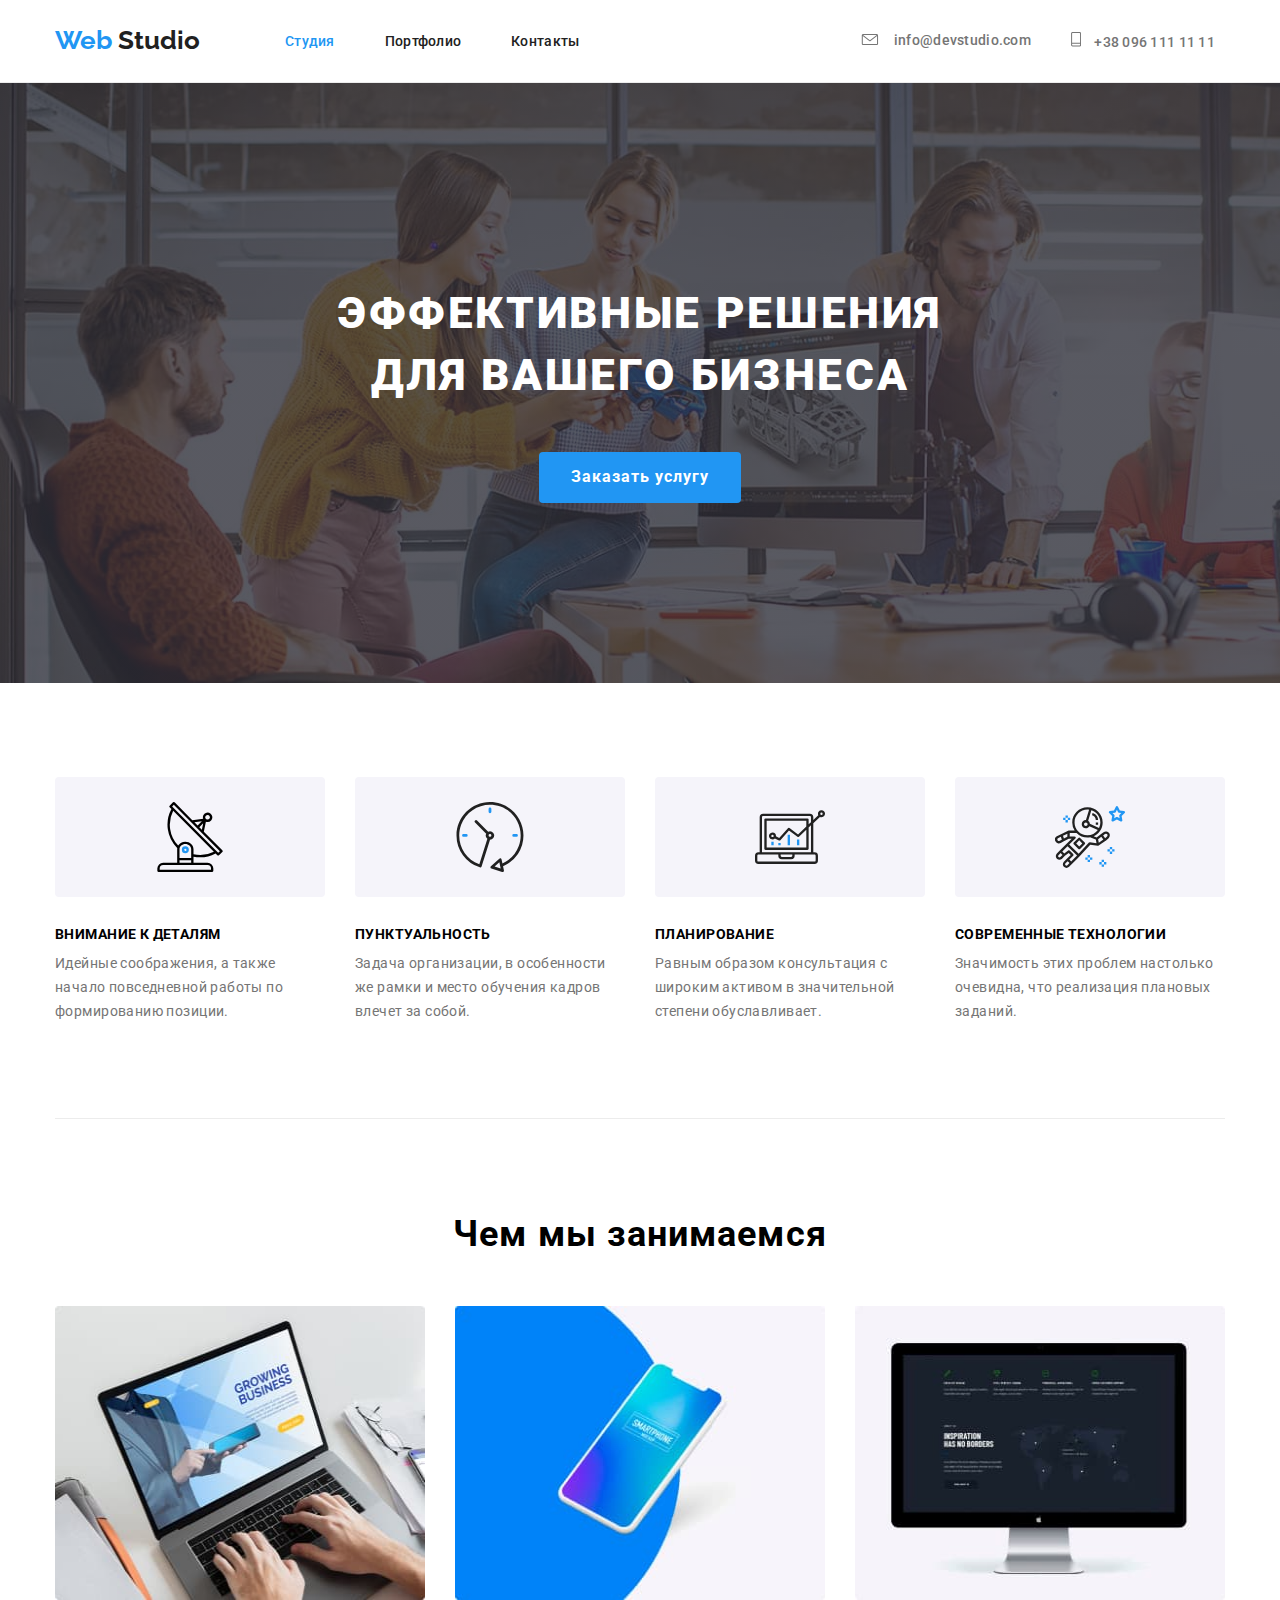
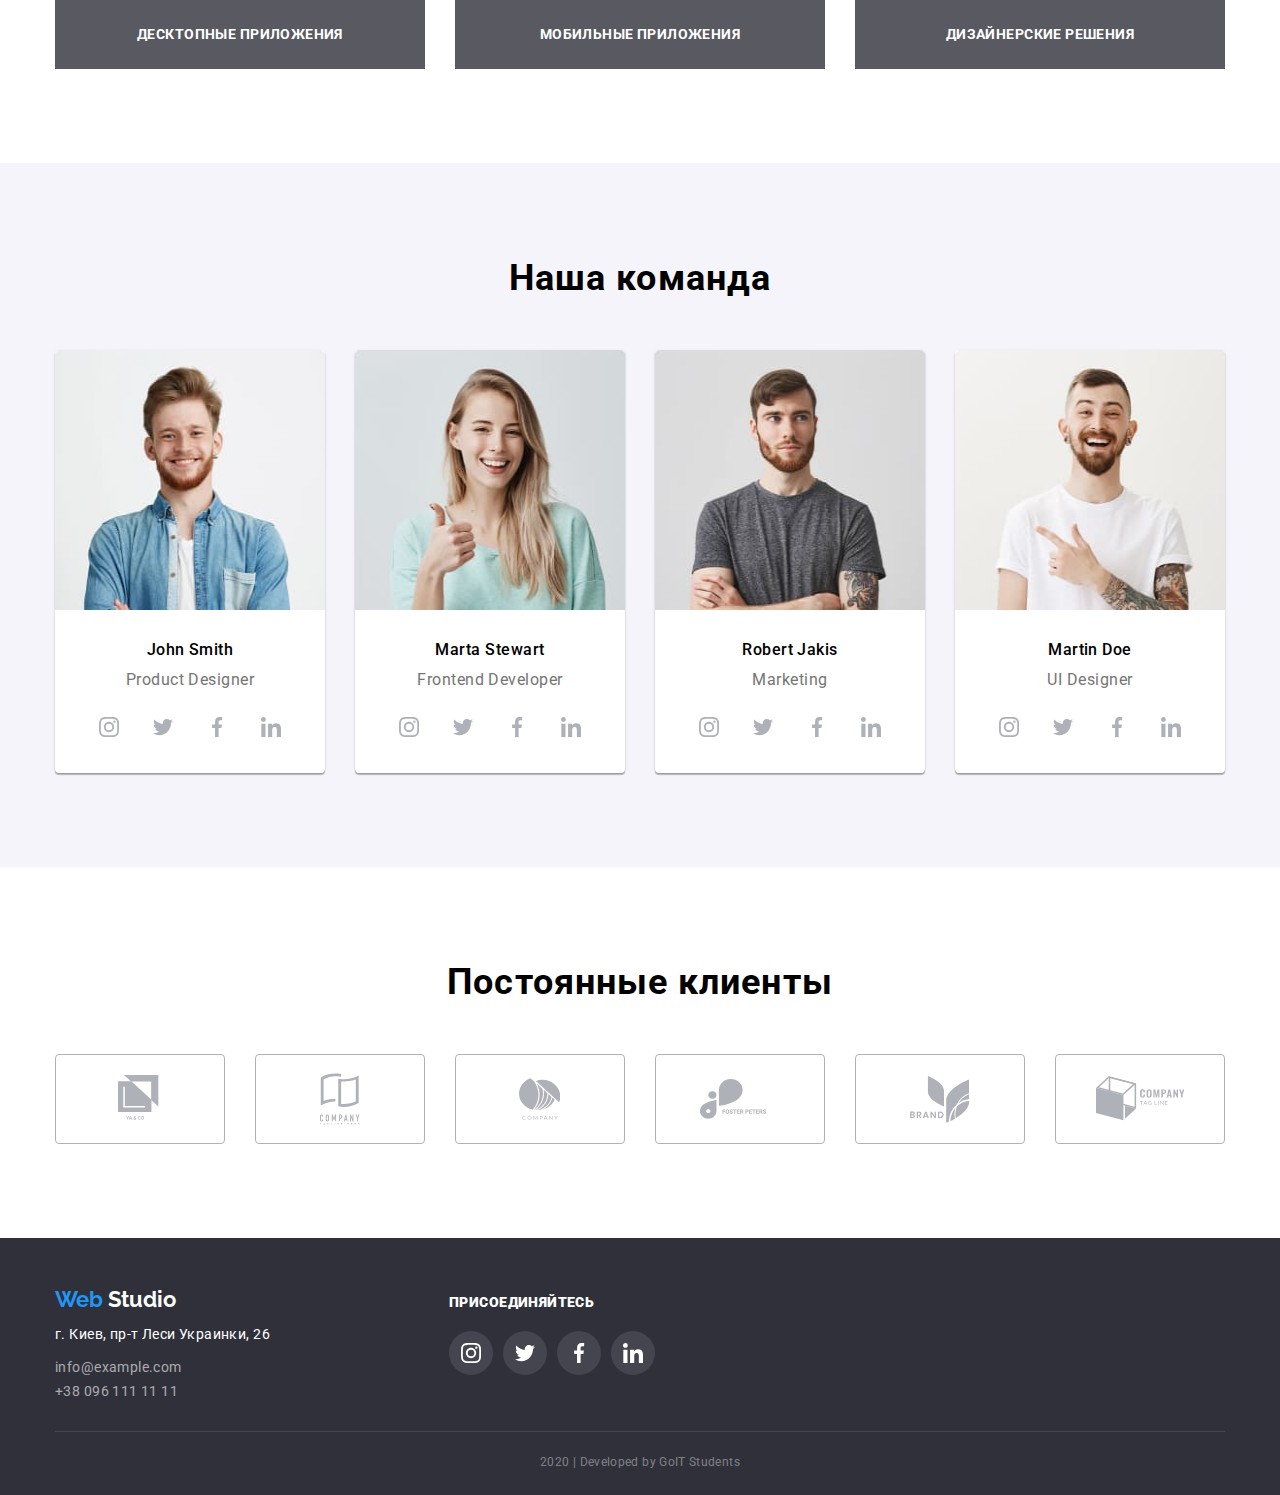
==== index.html @ f7af252f "Добавляет файлы ДЗ4" ====
<!DOCTYPE html>
<html lang="ru">
  <head>
    <meta charset="UTF-8" />
    <meta name="viewport" content="width=device-width, initial-scale=1.0" />
    <title>Web Studio v.1</title>
    <link href="https://fonts.googleapis.com/css2?family=Raleway:wght@700&family=Roboto:wght@400;500;700;900&display=swap" rel="stylesheet">
    <link rel="stylesheet" href="https://cdnjs.cloudflare.com/ajax/libs/modern-normalize/0.6.0/modern-normalize.min.css">
    <link rel="stylesheet" href="./css/common.css">
    <link rel="stylesheet" href="./css/main.css">
  </head>
  <body>
    <!-- Шапка сайта -->
    <header class="header">
      <div class="container main">
        <nav class="main-nav">
          <a class="link logo" href="./index.html"><span class="logo-accent">Web</span> Studio</a>
          <ul class="list site-nav">
            <li class="item">
              <a class="link current" href="./index.html">Студия</a>
            </li>
            <li class="item">
              <a class="link" href="./portfolio.html">Портфолио</a>
            </li>
            <li class="item">
              <a class="link" href="#">Контакты</a>
            </li>
          </ul>
        </nav>
        <ul class="list site-nav site-contacts">
          <li class="contacts-main">
            <a  class="link link-contact" href="mailto:info@devstudio.com">
              <svg class="icon-mail" width="22" height="11.2">
                <use href="./images/sprite.svg#mail"></use>
              </svg>
              info@devstudio.com</a>
          </li>
          <li class="contacts-main icon-tel">
            <a class="link link-contact" href="tel:+380961111111">
              <svg class="icon-tel" width="10" height="14.94">
                <use href="./images/sprite.svg#telefone"></use>
              </svg>
              +38 096 111 11 11</a>
          </li>
        </ul>
      </div>
    </header>
    <main>
      <!-- Герой -->
      <section class="hero overlay">
        <div class="container">
          <h1 class="hero-title">эффективные решения для вашего бизнеса</h1>
          <a class="link buttom" href="#">Заказать услугу</a>
        </div>
      </section>
      <!-- Преимущества -->
      <section class="section">
        <div class="container">
          <h2 class="visually-hidden section-title">Преимущества</h2>
          <ul class="list advantages">
            <li class="item">
              <div class="bacground-color-icon">
                <svg class="icon-advantages" width="70" height="70">
                  <use href="./images/sprite.svg#antenna1"></use>
                </svg>
              </div>
              <h3 class="section-subtitle">Внимание к деталям</h3>
              <p class="section-text">
                Идейные соображения, а также начало повседневной работы по
                формированию позиции.
              </p>
            </li>
            <li class="item">
              <div class="bacground-color-icon">
                <svg class="icon-advantages" width="70" height="70">
                  <use href="./images/sprite.svg#clock"></use>
                </svg>
              </div>
              <h3 class="section-subtitle">Пунктуальность</h3>
              <p class="section-text">
                Задача организации, в особенности же рамки и место обучения кадров
                влечет за собой.
              </p>
            </li>
            <li class="item">
              <div class="bacground-color-icon">
                <svg class="icon-advantages" width="70" height="70">
                  <use href="./images/sprite.svg#diagram"></use>
                </svg>
              </div>
              <h3 class="section-subtitle">Планирование</h3>
              <p class="section-text">
                Равным образом консультация с широким активом в значительной
                степени обуславливает.
              </p>
            </li>
            <li class="item">
              <div class="bacground-color-icon">
                <svg class="icon-advantages" width="70" height="70">
                  <use href="./images/sprite.svg#astronaut"></use>
                </svg>
              </div>
              <h3 class="section-subtitle">Современные технологии</h3>
              <p class="section-text">
                Значимость этих проблем настолько очевидна, что реализация
                плановых заданий.
              </p>
            </li>
          </ul>
        </div>
      </section>
      <!-- Чем мы занимаемся -->
      <section class="section border-top">
        <div class="container">
          <h2 class="section-title">Чем мы занимаемся</h2>
          <ul class="list doing">
            <li class="item">
              <a href="#"><img src="./images/box1.jpg" alt="Десктопные приложения" width="370" height="294" /></a>
              <h3 class="section-subtitle working">Десктопные приложения</h3>
            </li>
            <li class="item">
              <a href="#"><img src="./images/box2.jpg" alt="Мобильные приложения" width="370" height="294" /></a>
              <h3 class="section-subtitle working">Мобильные приложения</h3>
            </li>
            <li class="item">
              <a href="#"><img src="./images/box3.jpg" alt="Дизайнерские решения" width="370" height="294" /></a>
              <h3 class="section-subtitle working">Дизайнерские решения</h3>
            </li>
          </ul>
        </div>
      </section>
      <!-- Наша команда -->
      <section class="section section-bacground">
        <div class="container">
          <h2 class="section-title">Наша команда</h2>
          <ul class="list our-team">
            <li class="item">
              <img class="img-margin" src="./images/JohnSmith.jpg" alt="John Smith" width="270" height="260"/>
              <h3 class="comand" lang="en">John Smith</h3>
              <p class="comand-text" lang="en">Product Designer</p>
              <ul class="list img-social">
                <li class="icon">
                  <a href="https://www.instagram.com/" class="bacground-social">
                    <svg class="icon-team" width="20" height="20">
                      <use href="./images/sprite.svg#instagram"></use>
                    </svg>
                  </a>
                </li>
                <li class="icon">
                  <a href="https://twitter.com/" class="bacground-social">
                    <svg class="icon-team" width="20" height="20">
                      <use href="./images/sprite.svg#twitter"></use>
                    </svg>
                  </a>
                </li>
                <li class="icon">
                  <a href="https://www.facebook.com/" class="bacground-social">                      
                    <svg class="icon-team" width="20" height="20">
                      <use href="./images/sprite.svg#facebook"></use>
                    </svg>
                  </a>
                </li>
                <li class="icon">
                  <a href="https://www.linkedin.com/" class="bacground-social">                    
                    <svg class="icon-team" width="20" height="20">
                      <use href="./images/sprite.svg#linkedin"></use>
                    </svg>
                  </a>
                </li>
              </ul>
            </li>
            <li class="item">
              <img class="img-margin" src="./images/MartaStewart.jpg" alt="Marta Stewart" width="270" height="260" />
              <h3 class="comand" lang="en">Marta Stewart</h3>
              <p class="comand-text" lang="en">Frontend Developer</p>
              <ul class="list img-social">
                <li class="icon">
                  <a href="https://www.instagram.com/" class="bacground-social">
                    <svg class="icon-team" width="20" height="20">
                      <use href="./images/sprite.svg#instagram"></use>
                    </svg>
                  </a>
                </li>
                <li class="icon">
                  <a href="https://twitter.com/" class="bacground-social">
                    <svg class="icon-team" width="20" height="20">
                      <use href="./images/sprite.svg#twitter"></use>
                    </svg>
                  </a>
                </li>
                <li class="icon">
                  <a href="https://www.facebook.com/" class="bacground-social">                      
                    <svg class="icon-team" width="20" height="20">
                      <use href="./images/sprite.svg#facebook"></use>
                    </svg>
                  </a>
                </li>
                <li class="icon">
                  <a href="https://www.linkedin.com/" class="bacground-social">                    
                    <svg class="icon-team" width="20" height="20">
                      <use href="./images/sprite.svg#linkedin"></use>
                    </svg>
                  </a>
                </li>
              </ul>
            </li>
            <li class="item">
              <img class="img-margin" src="./images/RobertJakis.jpg" alt="Robert Jakis" width="270" height="260" />
              <h3 class="comand" lang="en">Robert Jakis</h3>
              <p class="comand-text" lang="en">Marketing</p>
              <ul class="list img-social">
                <li class="icon">
                  <a href="https://www.instagram.com/" class="bacground-social">
                    <svg class="icon-team" width="20" height="20">
                      <use href="./images/sprite.svg#instagram"></use>
                    </svg>
                  </a>
                </li>
                <li class="icon">
                  <a href="https://twitter.com/" class="bacground-social">
                    <svg class="icon-team" width="20" height="20">
                      <use href="./images/sprite.svg#twitter"></use>
                    </svg>
                  </a>
                </li>
                <li class="icon">
                  <a href="https://www.facebook.com/" class="bacground-social">                      
                    <svg class="icon-team" width="20" height="20">
                      <use href="./images/sprite.svg#facebook"></use>
                    </svg>
                  </a>
                </li>
                <li class="icon">
                  <a href="https://www.linkedin.com/" class="bacground-social">                    
                    <svg class="icon-team" width="20" height="20">
                      <use href="./images/sprite.svg#linkedin"></use>
                    </svg>
                  </a>
                </li>
              </ul>
            </li>
            <li class="item">
              <img class="img-margin" src="./images/MartinDoe.jpg" alt="Martin Doe" width="270" height="260" />
              <h3 class="comand" lang="en">Martin Doe</h3>
              <p class="comand-text" lang="en">UI Designer</p>
              <ul class="list img-social">
                <li class="icon">
                  <a href="https://www.instagram.com/" class="bacground-social">
                    <svg class="icon-team" width="20" height="20">
                      <use href="./images/sprite.svg#instagram"></use>
                    </svg>
                  </a>
                </li>
                <li class="icon">
                  <a href="https://twitter.com/" class="bacground-social">
                    <svg class="icon-team" width="20" height="20">
                      <use href="./images/sprite.svg#twitter"></use>
                    </svg>
                  </a>
                </li>
                <li class="icon">
                  <a href="https://www.facebook.com/" class="bacground-social">                      
                    <svg class="icon-team" width="20" height="20">
                      <use href="./images/sprite.svg#facebook"></use>
                    </svg>
                  </a>
                </li>
                <li class="icon">
                  <a href="https://www.linkedin.com/" class="bacground-social">                    
                    <svg class="icon-team" width="20" height="20">
                      <use href="./images/sprite.svg#linkedin"></use>
                    </svg>
                  </a>
                </li>
              </ul>
            </li>
          </ul>
        </div>
      </section>
      <!-- Постоянные клиенты -->
      <section class="section">
        <div class="container">
          <h2 class="section-title">Постоянные клиенты</h2>
          <ul class="list customers">
            <li class="item">
              <a href="#" class="bacground-customers">
                <svg class="icon-customers" width="44.27" height="49.23">
                  <use href="./images/sprite.svg#YACO"></use>
                </svg>
              </a>
            </li>
            <li class="item">
              <a href="#" class="bacground-customers">
                <svg class="icon-customers" width="40" height="52">
                  <use href="./images/sprite.svg#TaglineHero"></use>
                </svg>
              </a>
            </li>
            <li class="item">
              <a href="#" class="bacground-customers">
                <svg class="icon-customers" width="41" height="42.6">
                  <use href="./images/sprite.svg#COMPANY"></use>
                </svg>
              </a>
            </li>
            <li class="item">
              <a href="#" class="bacground-customers">
                <svg class="icon-customers" width="79.66" height="42.02">
                  <use href="./images/sprite.svg#FOSTERPETERS"></use>
                </svg>
              </a>
            </li>
            <li class="item">
              <a href="#" class="bacground-customers">
                <svg class="icon-customers" width="59" height="47">
                  <use href="./images/sprite.svg#BRAND"></use>
                </svg>
              </a>
            </li>
            <li class="item">
              <a href="#" class="bacground-customers">
                <svg class="icon-customers" width="88.48" height="45.44">
                  <use href="./images/sprite.svg#COMPANYTAGLINE"></use>
                </svg>
              </a>
            </li>
          </ul>
        </div>
      </section>
    </main>
    <!-- Футер -->
    <footer class="footer">
      <div class="container">
        <div class="footer-colums">
          <div class="item">
            <a class="link footer-logo" href="./index.html"><span class="footer-logo-accent">Web</span> Studio</a>
            <address class="adress">г. Киев, пр-т Леси Украинки, 26</address>
            <address>
              <ul class="list footer-link">
                <li>
                  <a class="link footer-link-contact" href="mailto:info@example.com">info@example.com</a>
                </li>
                <li>
                  <a class="link footer-link-contact" href="tel:+380961111111">+38 096 111 11 11</a>
                </li>
              </ul>
            </address>
          </div>
          <div class="item join-in">
            <p class="social-links"><b>присоединяйтесь</b></p>
            <ul class="list footer-social">
              <li class="social-footer-link">
                <a href="https://www.instagram.com/" class="bacground-footer-social">
                  <svg class="icon-footer" width="20" height="20">
                    <use href="./images/sprite.svg#instagram"></use>
                  </svg>
                </a>
              </li>
              <li class="social-footer-link">
                <a href="https://twitter.com/" class="bacground-footer-social">
                  <svg class="icon-footer" width="20" height="20">
                    <use href="./images/sprite.svg#twitter"></use>
                  </svg>
                </a>
              </li>
              <li class="social-footer-link">
                <a href="https://www.facebook.com/" class="bacground-footer-social">                      
                  <svg class="icon-footer" width="20" height="20">
                    <use href="./images/sprite.svg#facebook"></use>
                  </svg>
                </a>
              </li>
              <li class="social-footer-link">
                <a href="https://www.linkedin.com/" class="bacground-footer-social">                    
                  <svg class="icon-footer" width="20" height="20">
                    <use href="./images/sprite.svg#linkedin"></use>
                  </svg>
                </a>
              </li>
            </ul>
          </div>
        </div>
        <p class="copirait">2020 &verbar; Developed by GoIT Students</p>
      </div>
    </footer>
  </body>
</html>
---- css/common.css ----
:root {
    --primary-text-color: #212121;
    --text-color: #757575;
    --accent-color: #2196F3;
    --primary-white-color: #ffffff;
    --footer-second-text-color: rgba(255, 255, 255, 0.4);
    --footer-three-text-color: rgba(255, 255, 255, 0.6);
    --bacground-three-color: rgba(47, 48, 58, 0.8);
    --bacground-color: #E5E5E5;
    --bacground-second-color: #F5F4FA;
    --footer-bacground-color: #2F303A;
    --border-bottom-color: #ECECEC;
    --border-footer-solid: rgba(255, 255, 255, 0.1);
    --border-customers-color: #AFB1B8;
    --border-our-team-color: #EEEEEE;
}

body {
    color: var(--primary-text-color:);
    font-family: 'Roboto', sans-serif;
}

h2, h3 {
    font-weight: 700;
}

h1, h2, h3, h4, p {
    margin-bottom: 0;
    margin-top: 0;
}

img {
    display: block;
}
.container {
    width: 1200px;
    padding-left: 15px;
    padding-right: 15px;
    margin: 0 auto;
}

.section {
    padding: 94px 0;
    text-align: center;
}

.list {
    padding: 0;
    margin: 0;
    list-style: none;
}

.link, .current {
    text-decoration: none;
}

.header {
    border-bottom: 1px solid var(--border-bottom-color);
}

.main {
    display: flex;
}

.main-nav {
    display: flex;
    align-items: center;
}

/* Шапка сайта */
.logo {
    margin-right: 85px;

    color: var(--primary-text-color);
    font-family: 'Raleway', sans-serif;
    font-weight: 700;
    font-size: 26px;
    line-height: 31px;
}

.site-nav {
    display: flex;
    
    font-weight: 500;
    font-size: 14px;
    line-height: 16px;
    letter-spacing: 0.02em;
}

.contacts-main {
    display: flex;
}

.logo:hover, .logo:focus {
    color: var(--accent-color);
}

.logo-accent {
    color: var(--accent-color);
}

.logo-accent:hover, .logo-accent:focus {
    color: var(--primary-text-color);
}

.site-nav .link {
    display: block;
    padding: 32px 0px;

    color: var(--primary-text-color);
}

.site-nav .item:not(:last-child) {
    margin-right: 50px;
}


.site-nav .link:hover, .site-nav .link:focus {
    color: var(--accent-color);
}

.site-nav .link.current {
    color: var(--accent-color);
}

.site-nav .link.current:hover, .site-nav .link.current:focus {
    color: var(--primary-text-color);
}

.site-nav .contacts-main .link-contact {
    display: block;
    padding: 32px 0;
    margin-left: 10px;

    color: var(--text-color);
}

.site-contacts {
    margin-left: auto;
}

.site-nav .contacts-main:not(:last-child) {
    margin-right: 30px;
}

.site-nav .link-contact:hover, .site-nav .link-contact:focus {
    color: var(--accent-color);
}

.icon-mail {
    margin-right: 10px;
    fill: var(--text-color);
}

.icon-tel {
    margin-right: 10px;
    fill: var(--text-color);
}

.icon-mail:hover, .icon-mail:focus {
    fill: var(--accent-color);
}

.icon-tel:hover, .icon-tel:focus {
    fill: var(--accent-color);
}
/* Футер сайта */
.footer {
    background-color: var(--footer-bacground-color);
}
.footer-logo {
    color: var(--primary-white-color);
    font-family: Raleway;
    font-weight: 700;
    font-size: 22px;
    line-height: 26px;
}

.footer-logo-accent {
    color: var(--accent-color);
}

.footer-logo-accent:hover, .footer-logo-accent:focus {
    color: var(--primary-white-color);
}

.footer-logo:hover, .footer-logo:focus {
    color: var(--accent-color);
}

.footer-logo, .footer-logo-accent {
    background-color: var(--footer-bacground-color);
}

.adress {
    margin-bottom: 9px;
    margin-top: 10px;

    color: var(--primary-white-color);
    background-color: var(--footer-bacground-color);
    font-style: normal;
    font-size: 14px;
    line-height: 24px;
    letter-spacing: 0.03em;
}

.footer-link .footer-link-contact {
    margin-bottom: 9px;

    color: var(--footer-three-text-color);
    background-color: var(--footer-bacground-color);
    font-style: normal;
    font-size: 14px;
    line-height: 24px;
    letter-spacing: 0.03em;
}

.footer-link .footer-link-contact:hover, .footer-link .footer-link-contact:focus {
    color: var(--accent-color);
}

.social-links {
    margin-bottom: 21px;

    color: var(--primary-white-color);
    background-color: var(--footer-bacground-color);
    font-weight: 700;
    font-size: 14px;
    line-height: 16px;
    letter-spacing: 0.03em;
    text-transform: uppercase;
}

.copirait {
    padding: 18px 0 21px 0;

    color: var(--footer-second-text-color);
    background-color: var(--footer-bacground-color);
    font-size: 12px;
    line-height: 24px;
    text-align: center;
    letter-spacing: 0.03em;

    border-top: 1px solid var(--border-footer-solid);
}

.footer-social > .social-footer-link {
    display: flex;
    width: 44px;
    height: 44px;
    justify-content: center;
    align-items: center;

    background-color: var(--border-footer-solid);
    border-radius: 22px;
}

.footer-social > .social-footer-link:hover, .footer-social > .social-footer-link:focus {
    background-color: var(--accent-color);
}

.bacground-footer-social {
    display: flex;
    justify-content: center;
    align-items: center;
    color: var(--primary-white-color);
    width: 44px;
    height: 44px;
    border-radius: 50%;
}

.icon-footer {
    display: block;
    fill: currentColor
}

.footer-colums {
    display: flex;
    align-items: baseline;
}

.footer-colums .item:not(:last-child) {
    margin-right: 179px;
}

.footer-social {
    display: flex;
}

.footer-social .social-footer-link:not(:last-child) {
    margin-right: 10px;
}

.footer .join-in {
    padding: 56px 0;
}
---- css/main.css ----
.overlay {
    max-width: 1600px;
    height: 600px;
    margin-left: auto;
    margin-right: auto;
    background-repeat: no-repeat;
    background-size: cover;
    background-image: linear-gradient(to right,rgba(47, 48, 58, 0.8),rgba(47, 48, 58, 0.8)), url("../images/Header.jpg");
}

.hero {
    text-align: center;
}

.hero .hero-title {
    margin-bottom: 46px;
    padding-top: 200px;
    padding-left: 262px;
    padding-right: 262px;

    color: var(--primary-white-color);
    font-weight: 900;
    font-size: 44px;
    line-height: 1.4;
    letter-spacing: 0.06em;
    text-transform: uppercase;
}

.hero .link.buttom {
    color: var(--primary-white-color);
    background-color: var(--accent-color);
    font-weight: 700;
    font-size: 16px;
    line-height: 1.9;
    text-decoration: none;
    letter-spacing: 0.06em;
    /* align-items: center; */
}

.buttom {
    display: inline-block;
    padding: 10px 32px;
    border-radius: 4px;
    margin-left: auto;
    margin-right: auto; 
    min-width: 200px;
    text-align: center;
}

.visually-hidden {
    position: absolute;
    width: 1px;
    height: 1px;
    margin: -1px;
    border: 0px;
    padding: 0px;
    clip: rect(0 0 0 0);
    overflow: hidden;
  }

.advantages {
    display: flex;
    flex-wrap: wrap;
}

.advantages .item {
    width: calc((100% - 90px) / 4);
    margin-right: 30px;
}

.bacground-color-icon {
    display: flex;
    align-items: center;
    justify-content: center;
    background-color: var(--bacground-second-color);
    border-radius: 4px;
    margin-bottom: 30px;
    height: 120px;
}

.icon-advantages {
    display: block; 
}

.advantages .item:nth-child(4n) {
    margin-right: 0;
}

.advantages .item .section-text, .section-subtitle {
    text-align: left;
}

.section-title {
    margin-bottom: 50px;

    font-weight: bold;
    font-size: 36px;
    line-height: 1.2;
    text-align: center;
    letter-spacing: 0.03em;     
}

.section-subtitle {
    margin-bottom: 10px;

    font-weight: bold;
    font-size: 14px;
    line-height: 1.1;
    letter-spacing: 0.03em;
    text-transform: uppercase;
}

.section-text {
    color: var(--text-color);
    font-size: 14px;
    line-height: 1.7;
    letter-spacing: 0.03em;
}

.border-top::before {
    display: block;
    content: "";
    background-color: var(--border-bottom-color);
    max-width: 1170px;
    height: 1px;
    margin-left: auto;
    margin-right: auto;
    margin-bottom: 94px;
    /* outline: 1px solid tomato; */
}

.border-top {
    padding-top: 0;
}

.img-margin {
    margin-bottom: 30px;

    border-top-left-radius: 4px;
    border-top-right-radius: 4px;
}

.doing {
    display: flex;
    flex-wrap: wrap;
}

.doing .item {
    width: calc((100% - 60px) / 3);
    margin-right: 30px;
}

.doing .item:nth-child(3n) {
    margin-right: 0;
}

.working {
    padding: 27px 0;
    margin-bottom: 0;

    color: var(--primary-white-color);
    background-color: var(--bacground-three-color);
    text-align: center;
}

.comand-text, .section-text {
    color: var(--text-color);
}

.comand {
    margin-bottom: 10px;

    font-weight: 500;
    font-size: 16px;
    line-height: 1.2;
    text-align: center;
    letter-spacing: 0.03em;
}

.comand-text {
    margin-bottom: 16px;

    font-size: 16px;
    line-height: 1.2;
    text-align: center;
    letter-spacing: 0.03em;
}

.our-team {
    display: flex;
    flex-wrap: wrap;
}

.our-team .item {
    width: calc((100% - 90px) / 4);
    margin-right: 30px;

    background-color: var(--primary-white-color);
    box-shadow: 0px 2px 1px rgba(0, 0, 0, 0.2), 0px 1px 1px rgba(0, 0, 0, 0.14), 0px 1px 3px rgba(0, 0, 0, 0.12);
    border-radius: 4px;
}

.our-team .item:nth-child(4n) {
    margin-right: 0;
}

.img-social {
    display: flex;
    justify-content: space-between;
    padding: 0 32px 24px 32px;
}

.bacground-social {
    display: flex;
    justify-content: center;
    align-items: center;
    color: var(--border-customers-color);
    width: 44px;
    height: 44px;
    border-radius: 50%;
}

.bacground-social:hover, .bacground-social:focus {
    color: var(--primary-white-color);
    background-color: var(--accent-color);
}

.icon-team {
    display: block;
    fill: currentColor
}

.section-bacground {
    background-color: var(--bacground-second-color);
}

.customers {
    display: flex;
}

.customers .item {
    display: flex;
    height: 90px;
    justify-content: center;
    align-items: center;
    width: calc((100% - 150px) / 6);
    margin-right: 30px;

    border: 1px solid var(--border-customers-color);
    border-radius: 4px;
    color: var(--border-customers-color);
}

.customers .item:hover, .customers .item:focus {
    border-color: var(--accent-color);
    color: var(--accent-color);
}

.customers .item:nth-child(6n) {
    margin-right: 0;
}

.bacground-customers {
    color: inherit
}

.icon-customers {
    display: block;
    fill: currentColor;
}
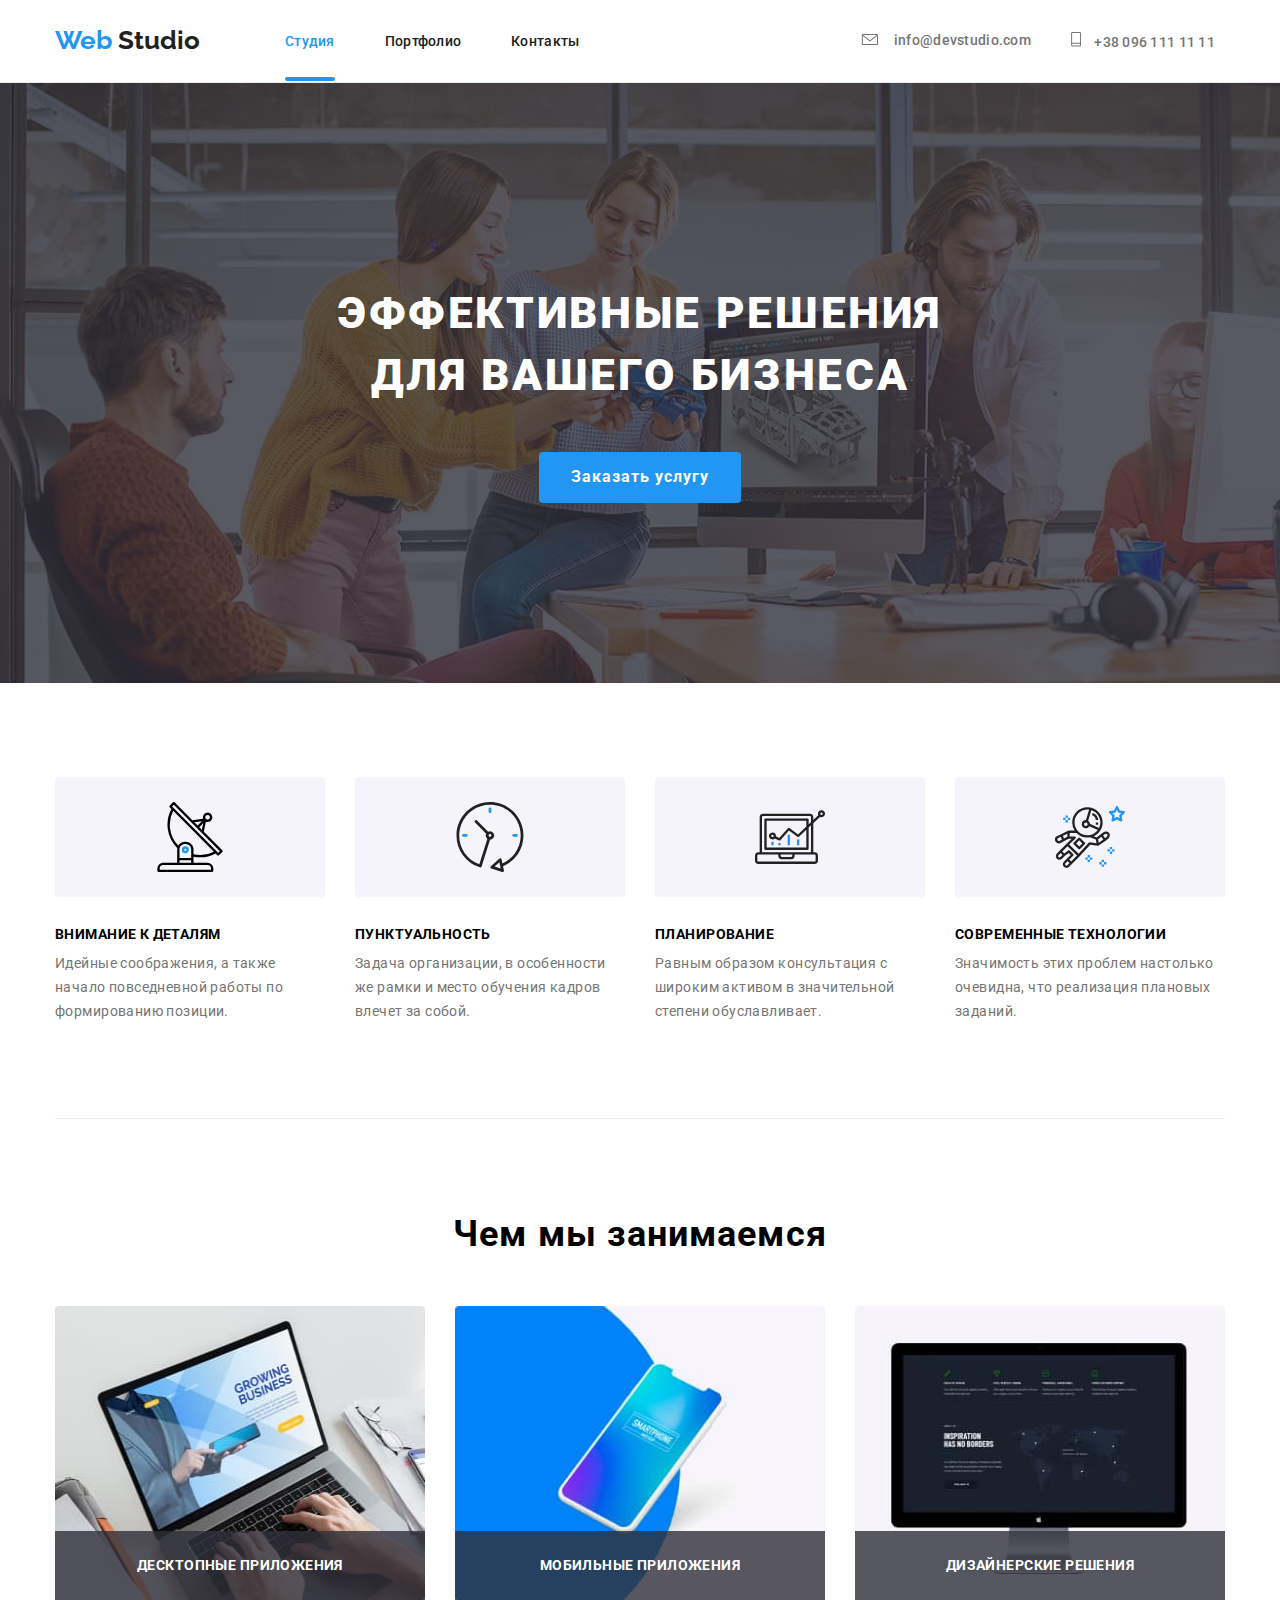
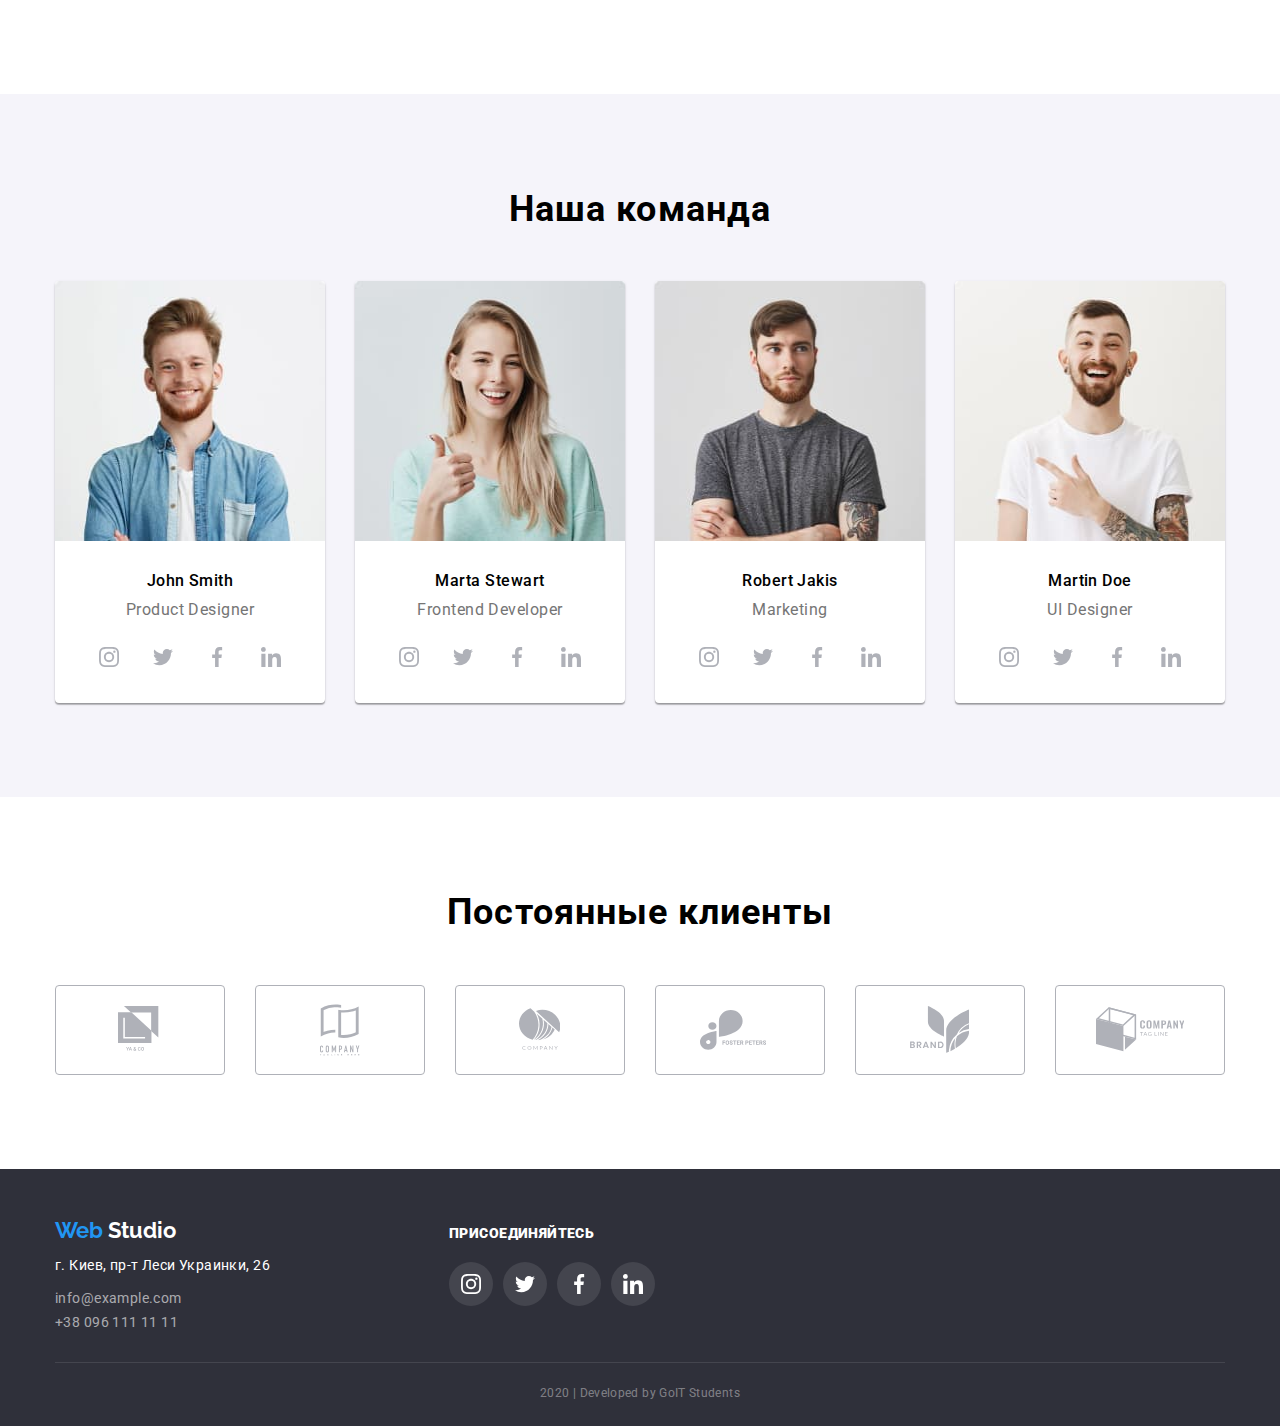
==== commit 69090d06: "Добавляет абсолютное позиционирование для главной" ====
--- a/index.html
+++ b/index.html
@@ -16,7 +16,7 @@
         <nav class="main-nav">
           <a class="link logo" href="./index.html"><span class="logo-accent">Web</span> Studio</a>
           <ul class="list site-nav">
-            <li class="item">
+            <li class="item position">
               <a class="link current" href="./index.html">Студия</a>
             </li>
             <li class="item">
@@ -115,16 +115,19 @@
           <h2 class="section-title">Чем мы занимаемся</h2>
           <ul class="list doing">
             <li class="item">
-              <a href="#"><img src="./images/box1.jpg" alt="Десктопные приложения" width="370" height="294" /></a>
+              <a href="#"><img src="./images/box1.jpg" alt="Десктопные приложения" width="370" height="294" />
               <h3 class="section-subtitle working">Десктопные приложения</h3>
-            </li>
-            <li class="item">
-              <a href="#"><img src="./images/box2.jpg" alt="Мобильные приложения" width="370" height="294" /></a>
+              </a>
+            </li>
+            <li class="item">
+              <a href="#"><img src="./images/box2.jpg" alt="Мобильные приложения" width="370" height="294" />
               <h3 class="section-subtitle working">Мобильные приложения</h3>
-            </li>
-            <li class="item">
-              <a href="#"><img src="./images/box3.jpg" alt="Дизайнерские решения" width="370" height="294" /></a>
+              </a>
+            </li>
+            <li class="item">
+              <a href="#"><img src="./images/box3.jpg" alt="Дизайнерские решения" width="370" height="294" />
               <h3 class="section-subtitle working">Дизайнерские решения</h3>
+              </a>
             </li>
           </ul>
         </div>
--- a/css/common.css
+++ b/css/common.css
@@ -87,6 +87,10 @@
     letter-spacing: 0.02em;
 }
 
+.position {
+    position: relative;
+}
+
 .contacts-main {
     display: flex;
 }
@@ -121,6 +125,19 @@
 
 .site-nav .link.current {
     color: var(--accent-color);
+}
+
+.site-nav .link.current::after {
+    position: absolute;
+    width: 100%;
+    height: 4px;
+    bottom: 0;
+    left: 0;
+
+    content: " ";
+
+    border-radius: 2px;
+    background-color: var(--accent-color);
 }
 
 .site-nav .link.current:hover, .site-nav .link.current:focus {
@@ -149,12 +166,12 @@
 
 .icon-mail {
     margin-right: 10px;
-    fill: var(--text-color);
+    fill: currentColor;
 }
 
 .icon-tel {
     margin-right: 10px;
-    fill: var(--text-color);
+    fill: currentColor;
 }
 
 .icon-mail:hover, .icon-mail:focus {
@@ -169,11 +186,12 @@
     background-color: var(--footer-bacground-color);
 }
 .footer-logo {
-    color: var(--primary-white-color);
     font-family: Raleway;
     font-weight: 700;
     font-size: 22px;
     line-height: 26px;
+
+    color: var(--primary-white-color);
 }
 
 .footer-logo-accent {
@@ -196,23 +214,25 @@
     margin-bottom: 9px;
     margin-top: 10px;
 
-    color: var(--primary-white-color);
-    background-color: var(--footer-bacground-color);
     font-style: normal;
     font-size: 14px;
     line-height: 24px;
     letter-spacing: 0.03em;
+
+    color: var(--primary-white-color);
+    background-color: var(--footer-bacground-color);
 }
 
 .footer-link .footer-link-contact {
     margin-bottom: 9px;
 
-    color: var(--footer-three-text-color);
-    background-color: var(--footer-bacground-color);
     font-style: normal;
     font-size: 14px;
     line-height: 24px;
     letter-spacing: 0.03em;
+
+    color: var(--footer-three-text-color);
+    background-color: var(--footer-bacground-color);
 }
 
 .footer-link .footer-link-contact:hover, .footer-link .footer-link-contact:focus {
@@ -222,25 +242,26 @@
 .social-links {
     margin-bottom: 21px;
 
-    color: var(--primary-white-color);
-    background-color: var(--footer-bacground-color);
     font-weight: 700;
     font-size: 14px;
     line-height: 16px;
     letter-spacing: 0.03em;
     text-transform: uppercase;
+
+    color: var(--primary-white-color);
+    background-color: var(--footer-bacground-color);
 }
 
 .copirait {
     padding: 18px 0 21px 0;
 
-    color: var(--footer-second-text-color);
-    background-color: var(--footer-bacground-color);
     font-size: 12px;
     line-height: 24px;
     text-align: center;
     letter-spacing: 0.03em;
 
+    color: var(--footer-second-text-color);
+    background-color: var(--footer-bacground-color);
     border-top: 1px solid var(--border-footer-solid);
 }
 
@@ -263,9 +284,10 @@
     display: flex;
     justify-content: center;
     align-items: center;
-    color: var(--primary-white-color);
     width: 44px;
     height: 44px;
+
+    color: var(--primary-white-color);
     border-radius: 50%;
 }
 
--- a/css/main.css
+++ b/css/main.css
@@ -146,6 +146,7 @@
 }
 
 .doing .item {
+    position: relative;
     width: calc((100% - 60px) / 3);
     margin-right: 30px;
 }
@@ -155,6 +156,10 @@
 }
 
 .working {
+    position: absolute;
+    width: 100%;
+    bottom: 0;
+    left: 0;
     padding: 27px 0;
     margin-bottom: 0;
 
